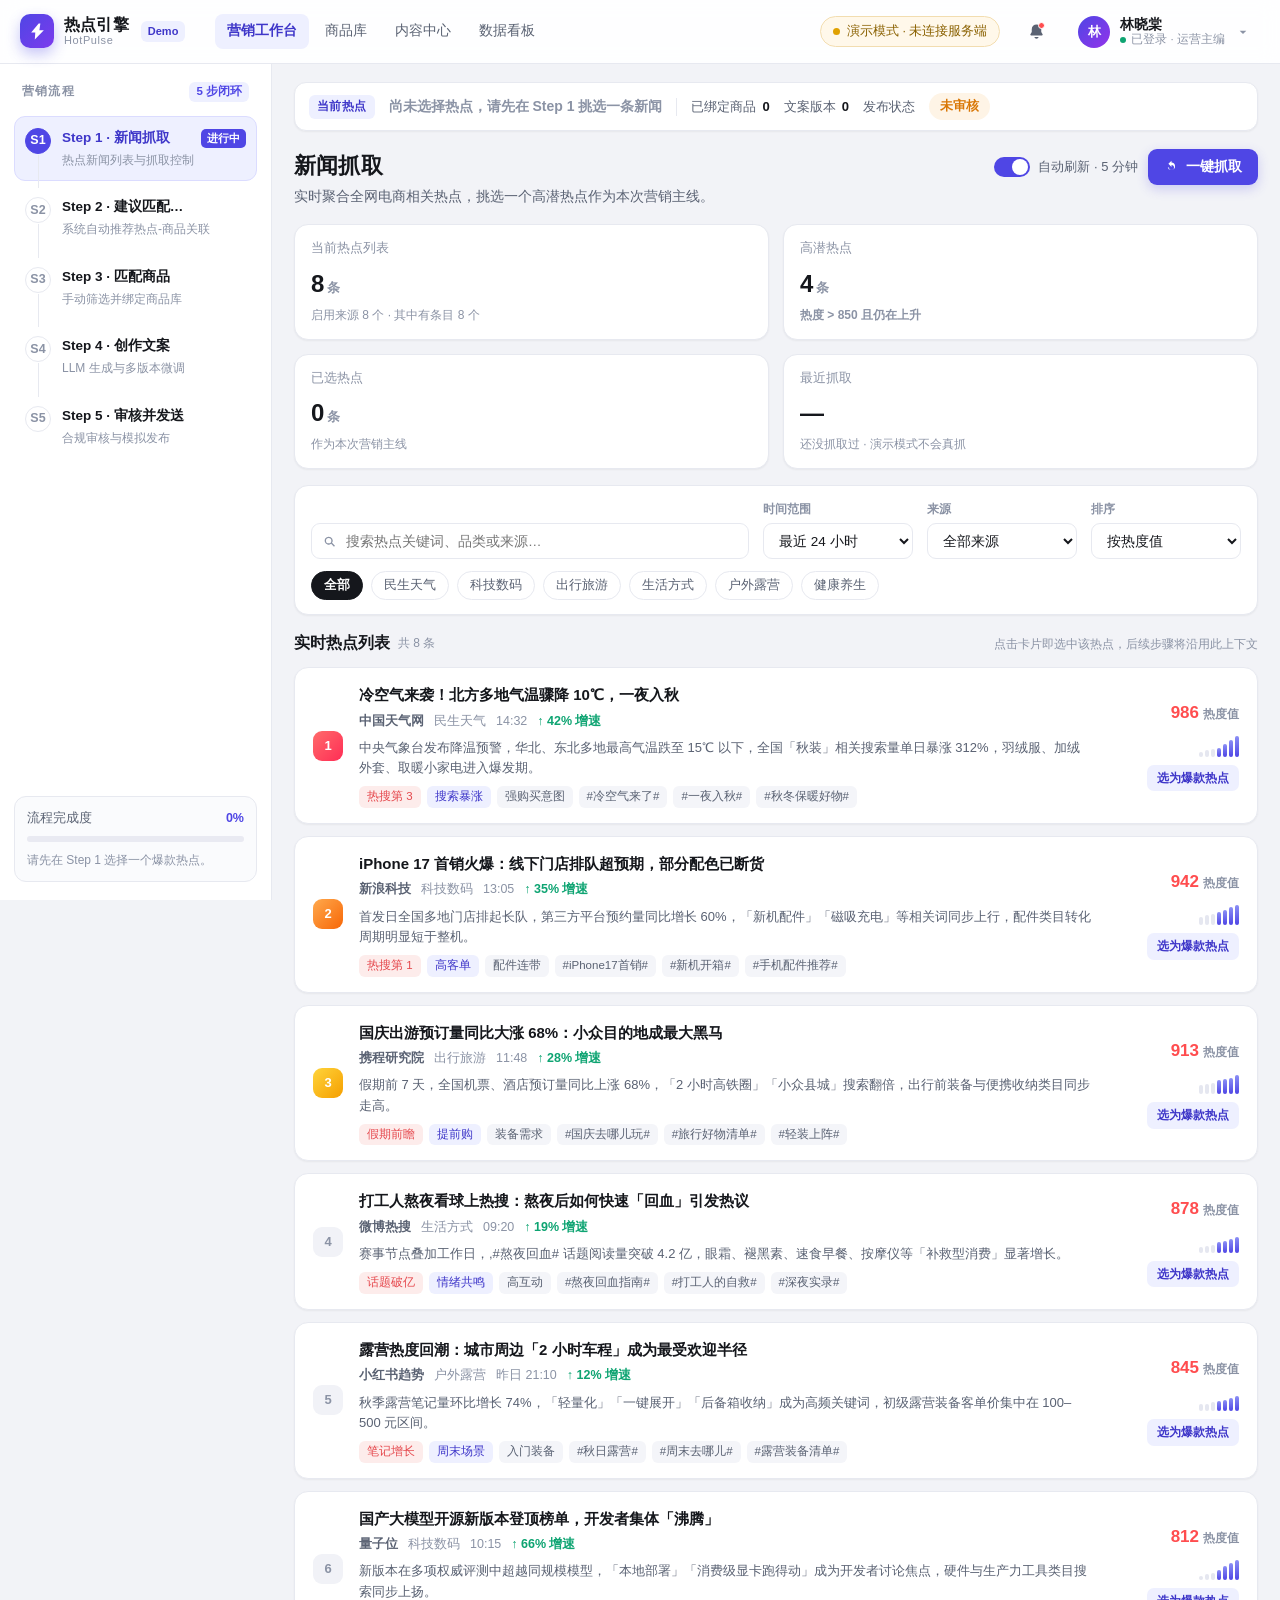
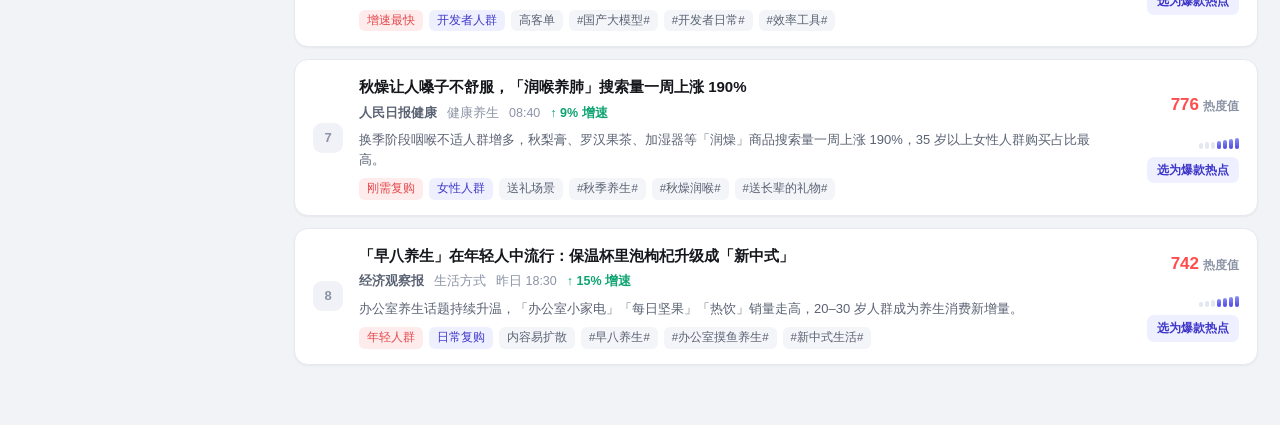
==== index.html @ 587601bf "HotPulse 热点营销工作台：5 步闭环 + 配置后台 + 评测与自动返工 + 部署 工作台：新闻抓取 → 热点商品匹配 → 多版本文案创作 → 审核发布 配置后台：提示词与模板、创作风格与语调、" ====
<!DOCTYPE html>
<html lang="zh-CN">
<head>
<meta charset="UTF-8" />
<meta name="viewport" content="width=device-width, initial-scale=1" />
<title>热点引擎 HotPulse · 电商媒体热点营销工作台</title>
<link rel="stylesheet" href="assets/css/styles.css" />
</head>
<body>

<!-- ============ 顶部导航栏 ============ -->
<header class="topbar">
  <div class="topbar-left">
    <div class="logo">
      <span class="logo-mark">
        <svg viewBox="0 0 24 24" aria-hidden="true"><path d="M13.5 2 4 13.2h5.2L8.6 22 20 10.4h-5.6L15.6 2z"/></svg>
      </span>
      <span class="logo-text">
        <strong>热点引擎</strong>
        <em>HotPulse</em>
      </span>
      <span class="tag-demo">Demo</span>
    </div>
    <nav class="top-nav">
      <a class="active" href="javascript:void(0)">营销工作台</a>
      <a href="javascript:void(0)">商品库</a>
      <a href="javascript:void(0)">内容中心</a>
      <a href="javascript:void(0)">数据看板</a>
    </nav>
  </div>

  <div class="topbar-right">
    <div class="env-pill" id="envPill" title="正在检测本地服务端…">
      <span class="pulse-dot"></span>检查服务状态…
    </div>
    <button class="icon-btn" id="bellBtn" title="消息通知">
      <svg viewBox="0 0 24 24" aria-hidden="true"><path d="M12 3a6 6 0 0 0-6 6v3.6L4.5 15.3A1 1 0 0 0 5.4 17h13.2a1 1 0 0 0 .9-1.7L18 12.6V9a6 6 0 0 0-6-6Zm0 18a3 3 0 0 0 2.8-2H9.2A3 3 0 0 0 12 21Z"/></svg>
      <span class="dot"></span>
    </button>

    <div class="user-wrap" id="userWrap">
      <button class="user" id="userBtn" aria-haspopup="true" aria-expanded="false">
        <span class="avatar">林</span>
        <span class="user-meta">
          <b>林晓棠</b>
          <i><span class="online-dot"></span>已登录 · 运营主编</i>
        </span>
        <svg class="chev" viewBox="0 0 24 24" aria-hidden="true"><path d="M7 10l5 5 5-5z"/></svg>
      </button>
      <div class="user-menu" id="userMenu" hidden>
        <div class="user-menu-head">
          <span class="avatar lg">林</span>
          <div>
            <b>林晓棠</b>
            <i>linxiaotang@shopmedia.cn</i>
          </div>
        </div>
        <button type="button">账号信息</button>
        <button type="button">团队与权限</button>
        <button type="button">接口配置（LLM / Coze）</button>
        <button type="button" class="danger">退出登录</button>
      </div>
    </div>
  </div>
</header>

<div class="layout">
  <!-- ============ 左侧流程导航 ============ -->
  <aside class="sidebar">
    <div class="sidebar-head">
      <span>营销流程</span>
      <em>5 步闭环</em>
    </div>
    <ol class="step-nav" id="stepNav"></ol>

    <div class="sidebar-foot">
      <div class="progress-head">
        <span>流程完成度</span><b id="flowPercent">0%</b>
      </div>
      <div class="progress-track"><span id="flowBar" style="width:0%"></span></div>
      <p class="sidebar-tip" id="flowTip">请先在 Step 1 选择一个爆款热点。</p>
    </div>
  </aside>

  <!-- ============ 右侧核心工作区 ============ -->
  <main class="workspace">
    <!-- 全局上下文条：保证 5 步之间数据上下文连贯 -->
    <div class="context-bar" id="contextBar"></div>

    <!-- ---------- Step 1 新闻抓取 ---------- -->
    <section class="view" id="view-1">
      <div class="view-head">
        <div>
          <h1>新闻抓取</h1>
          <p class="sub">实时聚合全网电商相关热点，挑选一个高潜热点作为本次营销主线。</p>
        </div>
        <div class="head-actions">
          <label class="switch">
            <input type="checkbox" id="autoRefresh" checked />
            <span class="track"></span>
            <span class="switch-label">自动刷新 · 5 分钟</span>
          </label>
          <button class="btn primary" id="fetchBtn">
            <svg class="ic" viewBox="0 0 24 24" aria-hidden="true"><path d="M12 4V1L7 6l5 5V8a4 4 0 1 1-4 4H6a6 6 0 1 0 6-8Z"/></svg>
            一键抓取
          </button>
        </div>
      </div>

      <div class="stat-row" id="newsStats"></div>

      <div class="card filter-card">
        <div class="filter-row">
          <div class="field search">
            <svg class="ic" viewBox="0 0 24 24" aria-hidden="true"><path d="M10 4a6 6 0 1 0 3.7 10.7l4.3 4.3 1.4-1.4-4.3-4.3A6 6 0 0 0 10 4Zm0 2a4 4 0 1 1 0 8 4 4 0 0 1 0-8Z"/></svg>
            <input id="newsKeyword" type="text" placeholder="搜索热点关键词、品类或来源…" />
          </div>
          <div class="field">
            <label>时间范围</label>
            <select id="newsTime">
              <option value="all">最近 24 小时</option>
              <option value="6">最近 6 小时</option>
              <option value="1">最近 1 小时</option>
            </select>
          </div>
          <div class="field">
            <label>来源</label>
            <select id="newsSource">
              <option value="all">全部来源</option>
            </select>
          </div>
          <div class="field">
            <label>排序</label>
            <select id="newsSort">
              <option value="heat">按热度值</option>
              <option value="growth">按增速</option>
              <option value="time">按时间</option>
            </select>
          </div>
        </div>
        <div class="chip-row" id="newsCats"></div>
      </div>

      <div class="list-head">
        <h2>实时热点列表 <em id="newsCount"></em></h2>
        <span class="hint">点击卡片即选中该热点，后续步骤将沿用此上下文</span>
      </div>
      <div class="news-list" id="newsList"></div>
    </section>

    <!-- ---------- Step 2 建议匹配商品 ---------- -->
    <section class="view" id="view-2" hidden>
      <div class="view-head">
        <div>
          <h1>建议匹配商品</h1>
          <p class="sub">系统基于「热点语义 + 商品标签 + 近期转化数据」自动推荐关联商品。</p>
        </div>
        <div class="head-actions">
          <button class="btn ghost" id="rematchBtn">
            <svg class="ic" viewBox="0 0 24 24" aria-hidden="true"><path d="M12 4V1L7 6l5 5V8a4 4 0 1 1-4 4H6a6 6 0 1 0 6-8Z"/></svg>
            重新匹配
          </button>
          <button class="btn primary" data-goto="3">下一步：匹配商品</button>
        </div>
      </div>

      <div class="card hot-brief" id="hotBrief"></div>

      <div class="match-toolbar">
        <div class="match-summary" id="matchSummary"></div>
        <div class="seg" id="matchSortSeg">
          <button class="active" data-sort="score">匹配度</button>
          <button data-sort="gmv">带货潜力</button>
          <button data-sort="price">价格</button>
        </div>
      </div>

      <div class="product-grid" id="matchGrid"></div>
      <div class="sticky-actions">
        <span class="picked" id="pickedHint2">已选 0 件商品</span>
        <button class="btn ghost" data-goto="1">返回热点</button>
        <button class="btn primary" data-goto="3">进入深度匹配</button>
      </div>
    </section>

    <!-- ---------- Step 3 匹配商品 ---------- -->
    <section class="view" id="view-3" hidden>
      <div class="view-head">
        <div>
          <h1>匹配商品</h1>
          <p class="sub">从商品库中手动 / 深度筛选，绑定本次热点营销的商品组合。</p>
        </div>
        <div class="head-actions">
          <button class="btn ghost" id="resetFilter">重置筛选</button>
          <button class="btn primary" data-goto="4">下一步：创作文案</button>
        </div>
      </div>

      <div class="split">
        <div class="split-main">
          <div class="card filter-card">
            <div class="filter-row">
              <div class="field search">
                <svg class="ic" viewBox="0 0 24 24" aria-hidden="true"><path d="M10 4a6 6 0 1 0 3.7 10.7l4.3 4.3 1.4-1.4-4.3-4.3A6 6 0 0 0 10 4Zm0 2a4 4 0 1 1 0 8 4 4 0 0 1 0-8Z"/></svg>
                <input id="libKeyword" type="text" placeholder="搜索商品名称 / 品牌 / SKU…" />
              </div>
              <div class="field">
                <label>价格区间</label>
                <div class="range-inputs">
                  <input id="priceMin" type="number" placeholder="0" />
                  <span>—</span>
                  <input id="priceMax" type="number" placeholder="3000" />
                </div>
              </div>
              <div class="field">
                <label>最低评分</label>
                <select id="libRating">
                  <option value="0">不限</option>
                  <option value="4.5">4.5 分以上</option>
                  <option value="4.8">4.8 分以上</option>
                </select>
              </div>
              <div class="field">
                <label>排序</label>
                <select id="libSort">
                  <option value="match">综合匹配度</option>
                  <option value="sales">近 30 天销量</option>
                  <option value="conversion">转化率</option>
                  <option value="stock">库存</option>
                </select>
              </div>
            </div>
            <label class="checkline">
              <input type="checkbox" id="onlyStock" />
              <span>仅显示库存充足（&gt; 500 件）且近 30 天有动销的商品</span>
            </label>
            <div class="chip-row" id="libCats"></div>
          </div>

          <div class="table-card">
            <div class="table-wrap">
              <table class="table" id="libTable">
                <thead>
                  <tr>
                    <th class="col-check"><input type="checkbox" id="checkAll" /></th>
                    <th>商品</th>
                    <th>类目</th>
                    <th class="num">价格</th>
                    <th class="num">匹配度</th>
                    <th class="num">近30天销量</th>
                    <th class="num">库存</th>
                    <th class="num">评分</th>
                    <th class="col-act">操作</th>
                  </tr>
                </thead>
                <tbody id="libBody"></tbody>
              </table>
            </div>
            <div class="empty" id="libEmpty" hidden>没有符合条件的商品，试着放宽筛选条件。</div>
          </div>
        </div>

        <aside class="split-side">
          <div class="card side-card">
            <div class="side-head">
              <h3>已绑定商品库</h3>
              <span class="count-badge" id="bindCount">0</span>
            </div>
            <div class="bind-list" id="bindList"></div>
            <p class="side-note">建议绑定 1–3 件商品：1 件主推 + 1–2 件凑单/加购，微博文案转化效果最佳。</p>
          </div>
        </aside>
      </div>
    </section>

    <!-- ---------- Step 4 创作文案 ---------- -->
    <section class="view" id="view-4" hidden>
      <div class="view-head">
        <div>
          <h1>创作文案</h1>
          <p class="sub">LLM 结合「热点语境 + 商品卖点」生成微博风格文案，支持多版本微调。</p>
        </div>
        <div class="head-actions">
          <button class="btn ghost" id="regenerateAll">重新生成全部</button>
          <button class="btn primary" data-goto="5">下一步：审核并发送</button>
        </div>
      </div>

      <div class="split">
        <div class="split-side left">
          <div class="card side-card">
            <div class="side-head"><h3>生成参数</h3></div>
            <div class="param-block">
              <label class="param-label">主打语调 <em>来自后台的语调预设</em></label>
              <select class="text-input" id="tonePick"></select>
            </div>
            <div class="param-block">
              <label class="param-label">创作风格 <em id="styleHint">每个风格产出一个候选版本</em></label>
              <div class="style-grid" id="styleGrid">
                <div class="empty-mini" style="grid-column:1/-1">正在读取后台的创作风格…</div>
              </div>
            </div>
            <div class="param-block">
              <label class="param-label">Emoji 强度 <em id="emojiVal">适中</em></label>
              <input type="range" id="emojiRange" min="0" max="2" step="1" value="1" />
            </div>
            <div class="param-block">
              <label class="param-label">话题标签 <em>建议引用热点同款话题</em></label>
              <div class="tag-picks" id="tagPicks"></div>
              <input class="text-input" id="customTag" type="text" placeholder="自定义话题，回车添加，如 #秋天第一件外套#" />
            </div>
            <div class="param-block">
              <label class="param-label">卖点侧重</label>
              <div class="point-picks" id="pointPicks"></div>
            </div>
            <div class="param-block">
              <label class="param-label">附加要求（可选）</label>
              <textarea id="extraPrompt" class="text-area" rows="3" placeholder="例如：面向 25–35 岁女性，语气轻松，突出「当晚发货」…"></textarea>
            </div>
            <div class="param-block">
              <label class="param-label">模型 <em id="quickModelHint">与后台共用同一份配置</em></label>
              <div class="quick-model">
                <select class="text-input" id="quickMode"></select>
                <input class="text-input" id="quickModel" placeholder="模型名，如 gpt-4o-mini" />
                <div class="quick-temp">
                  <span>温度</span>
                  <input class="text-input" id="quickTemp" type="number" step="0.05" min="0" max="2" />
                  <em id="quickTempTip">创作 0.7–1.0</em>
                </div>
              </div>
              <a class="quick-link" href="admin.html#/model" target="_blank" rel="noopener">去后台详细配置（服务商 / 密钥 / 测试连接）→</a>
            </div>
            <div class="param-block">
              <label class="param-label">质量校验与自动返工 <em>与后台评测设置共用配置</em></label>
              <label class="checkline" style="margin-top:0">
                <input type="checkbox" id="autoRework" checked />
                <span>生成后自动返工（校验没过就按清单改一版）</span>
              </label>
              <div class="quick-temp" style="margin-top:8px">
                <span>最多</span>
                <input class="text-input" id="reworkRounds" type="number" min="0" max="4" style="width:76px" />
                <em>轮</em>
              </div>
              <div class="help" style="margin-top:6px">关掉后只做校验、不自动改；每个版本仍可单独点「一键修正」。</div>
              <label class="checkline" style="margin-top:8px">
                <input type="checkbox" id="autoReview" />
                <span>生成后同时跑模型评审（四维打分 + 点评，会更慢一些）</span>
              </label>
              <div class="quick-temp" style="margin-top:8px">
                <span>权重</span>
                <em>机器</em>
                <input class="text-input" id="wMachine" type="number" min="0" max="1" step="0.05" style="width:76px" />
                <em>＋ 评审</em>
                <input class="text-input" id="wReview" type="number" min="0" max="1" step="0.05" style="width:76px" />
              </div>
              <div class="help" style="margin-top:6px">两项自动归一化（例如 0.8 ＋ 0.2）。不启用模型评审时，综合分就等于机器校验分。</div>
            </div>
            <button class="btn primary block" id="generateBtn">
              <svg class="ic" viewBox="0 0 24 24" aria-hidden="true"><path d="M12 2 9.6 8.4 3 11l6.6 2.6L12 20l2.4-6.4L21 11l-6.6-2.6z"/></svg>
              生成文案
            </button>
            <p class="api-note">接口预留：<code>POST /api/llm/generate</code> · 可替换为 Coze 工作流</p>
          </div>
        </div>

        <div class="split-main">
          <div class="gen-state" id="genState"></div>
          <div class="version-list" id="versionList"></div>
        </div>
      </div>
    </section>

    <!-- ---------- Step 5 审核并发送 ---------- -->
    <section class="view" id="view-5" hidden>
      <div class="view-head">
        <div>
          <h1>审核并发送</h1>
          <p class="sub">确认微博卡片效果、完成合规审核，一键模拟发布。</p>
        </div>
        <div class="head-actions">
          <button class="btn ghost" data-goto="4">返回修改文案</button>
          <button class="btn primary" id="publishBtn">一键发送</button>
        </div>
      </div>

      <div class="split">
        <div class="split-main">
          <div class="card">
            <div class="card-head">
              <h3>微博效果预览</h3>
              <div class="review-state" id="reviewState"></div>
            </div>
            <div class="weibo-card" id="weiboCard"></div>
          </div>

          <div class="card">
            <div class="card-head"><h3>发布记录</h3><span class="hint">模拟数据</span></div>
            <ul class="timeline" id="timeline"></ul>
          </div>
        </div>

        <aside class="split-side">
          <div class="card side-card">
            <div class="side-head"><h3>合规审核</h3><span class="count-badge" id="riskBadge">—</span></div>
            <ul class="check-list" id="checkList"></ul>
            <div class="audit-actions">
              <button class="btn ghost block" id="autoFixBtn" hidden>一键优化风险表述</button>
              <button class="btn primary block" id="approveBtn">通过审核</button>
            </div>
          </div>

          <div class="card side-card">
            <div class="side-head"><h3>发布配置</h3></div>
            <div class="param-block">
              <label class="param-label">发布账号</label>
              <select class="text-input" id="publishAccount">
                <option>潮流好物研究所（主号 · 认证）</option>
                <option>省钱小分队（矩阵号）</option>
                <option>新品雷达站（矩阵号）</option>
              </select>
            </div>
            <div class="param-block">
              <label class="param-label">发布时间</label>
              <select class="text-input" id="publishTime">
                <option>立即发布</option>
                <option>今日 20:00（流量高峰）</option>
                <option>明日 12:00</option>
              </select>
            </div>
            <label class="checkline">
              <input type="checkbox" id="withLink" checked />
              <span>附带商品橱窗链接（模拟）</span>
            </label>
          </div>
        </aside>
      </div>
    </section>
  </main>
</div>

<!-- 全局提示 & 弹窗 -->
<div class="toast-wrap" id="toastWrap"></div>
<div class="modal-mask" id="modalMask" hidden>
  <div class="modal" role="dialog" aria-modal="true">
    <h3 id="modalTitle">确认发布</h3>
    <p id="modalText"></p>
    <div class="modal-actions">
      <button class="btn ghost" id="modalCancel">取消</button>
      <button class="btn primary" id="modalOk">确认发送</button>
    </div>
  </div>
</div>

<script src="assets/js/data.js"></script>
<script src="assets/js/core/config.js"></script>
<script src="assets/js/core/products.js"></script>
<script src="assets/js/core/prompt.js"></script>
<script src="assets/js/core/llm.js"></script>
<script src="assets/js/core/eval.js"></script>
<script src="assets/js/app.js"></script>
</body>
</html>
---- assets/css/styles.css ----
/* =========================================================
   HotPulse 电商媒体热点营销工作台 · 视觉系统
   现代 SaaS 极简：中性灰底 + 高对比品牌紫蓝
   ========================================================= */

:root{
  --bg:#f2f3f7;
  --panel:#ffffff;
  --panel-2:#fafbfd;
  --ink:#15171c;
  --ink-2:#5a6273;
  --ink-3:#8b93a5;
  --line:#e7e9f0;
  --line-2:#eef0f6;
  --brand:#4f46e5;
  --brand-2:#7c3aed;
  --brand-soft:#eef0ff;
  --brand-ink:#3f37c9;
  --ok:#0ea472;
  --ok-soft:#e7f7f1;
  --warn:#d97706;
  --warn-soft:#fef4e6;
  --danger:#e5484d;
  --danger-soft:#fdeceb;
  --hot:#ff4d4f;
  --radius:14px;
  --radius-s:10px;
  --shadow-s:0 1px 2px rgba(21,23,28,.05);
  --shadow-m:0 6px 20px rgba(21,23,28,.07);
  --shadow-l:0 24px 60px rgba(21,23,28,.16);
  --topbar-h:64px;
  --side-w:272px;
  --font:-apple-system,BlinkMacSystemFont,"Segoe UI","PingFang SC","Hiragino Sans GB","Microsoft YaHei",sans-serif;
}

*{box-sizing:border-box}
[hidden]{display:none !important}
html,body{height:100%}
body{
  margin:0;font-family:var(--font);background:var(--bg);color:var(--ink);
  font-size:14px;line-height:1.55;-webkit-font-smoothing:antialiased;
}
h1,h2,h3,h4,p,ul,ol{margin:0}
ul,ol{list-style:none;padding:0}
button,input,select,textarea{font-family:inherit;font-size:inherit;color:inherit}
button{cursor:pointer;border:0;background:none}
a{color:inherit;text-decoration:none}
svg{fill:currentColor}
code{background:#f1f2f7;padding:1px 5px;border-radius:5px;font-size:12px}
::-webkit-scrollbar{width:10px;height:10px}
::-webkit-scrollbar-thumb{background:#d7dae4;border-radius:8px;border:3px solid transparent;background-clip:content-box}
::-webkit-scrollbar-thumb:hover{background:#c2c7d4;background-clip:content-box}
::-webkit-scrollbar-track{background:transparent}

/* ---------------- 顶部导航 ---------------- */
.topbar{
  position:sticky;top:0;z-index:60;height:var(--topbar-h);
  display:flex;align-items:center;justify-content:space-between;
  padding:0 20px;background:rgba(255,255,255,.92);backdrop-filter:blur(10px);
  border-bottom:1px solid var(--line);
}
.topbar-left,.topbar-right{display:flex;align-items:center;gap:18px}
.logo{display:flex;align-items:center;gap:10px}
.logo-mark{
  width:34px;height:34px;border-radius:10px;display:grid;place-items:center;color:#fff;
  background:linear-gradient(135deg,var(--brand),var(--brand-2));
  box-shadow:0 6px 14px rgba(79,70,229,.32);
}
.logo-mark svg{width:19px;height:19px}
.logo-text{display:flex;flex-direction:column;line-height:1.15}
.logo-text strong{font-size:16px;letter-spacing:.2px}
.logo-text em{font-style:normal;font-size:11px;color:var(--ink-3);letter-spacing:.6px}
.tag-demo{
  margin-left:2px;font-size:11px;font-weight:600;color:var(--brand-ink);
  background:var(--brand-soft);border-radius:6px;padding:2px 7px;
}
.top-nav{display:flex;gap:4px;margin-left:12px}
.top-nav a{
  padding:7px 12px;border-radius:8px;color:var(--ink-2);font-size:13.5px;
}
.top-nav a:hover{background:#f4f5f9;color:var(--ink)}
.top-nav a.active{background:var(--brand-soft);color:var(--brand-ink);font-weight:600}

.env-pill{
  display:flex;align-items:center;gap:7px;font-size:12.5px;color:var(--ink-2);
  background:#f5f6fa;border:1px solid var(--line);border-radius:999px;padding:5px 12px;
}
/* 演示模式（没有本地服务端）：状态灯不再装成"在线" */
.env-pill.warn{background:#fff8ea;border-color:#f2ddb0;color:#8a6100}
.env-pill.warn .pulse-dot{background:#e0a100;box-shadow:none;animation:none}
.pulse-dot{width:7px;height:7px;border-radius:50%;background:var(--ok);box-shadow:0 0 0 0 rgba(14,164,114,.5);animation:pulse 2s infinite}
@keyframes pulse{
  0%{box-shadow:0 0 0 0 rgba(14,164,114,.45)}
  70%{box-shadow:0 0 0 7px rgba(14,164,114,0)}
  100%{box-shadow:0 0 0 0 rgba(14,164,114,0)}
}
.icon-btn{
  position:relative;width:36px;height:36px;border-radius:10px;display:grid;place-items:center;
  color:var(--ink-2);border:1px solid transparent;
}
.icon-btn:hover{background:#f4f5f9;color:var(--ink);border-color:var(--line)}
.icon-btn svg{width:19px;height:19px}
.icon-btn .dot{
  position:absolute;top:7px;right:8px;width:7px;height:7px;border-radius:50%;
  background:var(--hot);border:1.5px solid #fff;
}
.user-wrap{position:relative}
.user{
  display:flex;align-items:center;gap:10px;padding:5px 8px 5px 5px;border-radius:12px;
  border:1px solid transparent;
}
.user:hover{background:#f5f6fa;border-color:var(--line)}
.avatar{
  width:32px;height:32px;border-radius:50%;display:grid;place-items:center;flex:0 0 auto;
  color:#fff;font-size:13px;font-weight:600;
  background:linear-gradient(135deg,#4f46e5,#9333ea);
}
.avatar.lg{width:40px;height:40px;font-size:15px}
.user-meta{display:flex;flex-direction:column;line-height:1.2;text-align:left}
.user-meta b{font-size:13.5px}
.user-meta i{font-style:normal;font-size:11.5px;color:var(--ink-3);display:flex;align-items:center;gap:5px}
.online-dot{width:6px;height:6px;border-radius:50%;background:var(--ok);display:inline-block}
.chev{width:16px;height:16px;color:var(--ink-3)}
.user-menu{
  position:absolute;right:0;top:calc(100% + 8px);width:250px;background:#fff;
  border:1px solid var(--line);border-radius:12px;box-shadow:var(--shadow-l);padding:8px;z-index:80;
}
.user-menu-head{display:flex;gap:10px;align-items:center;padding:8px 8px 12px;border-bottom:1px solid var(--line-2);margin-bottom:6px}
.user-menu-head b{display:block;font-size:13.5px}
.user-menu-head i{font-style:normal;font-size:12px;color:var(--ink-3)}
.user-menu button{
  display:block;width:100%;text-align:left;padding:9px 10px;border-radius:8px;
  color:var(--ink-2);font-size:13.5px;
}
.user-menu button:hover{background:#f5f6fa;color:var(--ink)}
.user-menu button.danger{color:var(--danger)}
.user-menu button.danger:hover{background:var(--danger-soft)}

/* ---------------- 主布局 ---------------- */
.layout{display:grid;grid-template-columns:var(--side-w) 1fr;align-items:start}

.sidebar{
  position:sticky;top:var(--topbar-h);height:calc(100vh - var(--topbar-h));
  background:#fff;border-right:1px solid var(--line);padding:18px 14px;
  display:flex;flex-direction:column;gap:14px;
}
.sidebar-head{display:flex;align-items:baseline;justify-content:space-between;padding:0 8px}
.sidebar-head span{font-size:12px;font-weight:700;letter-spacing:1.2px;color:var(--ink-3);text-transform:uppercase}
.sidebar-head em{font-style:normal;font-size:11.5px;color:var(--brand);font-weight:600;background:var(--brand-soft);padding:1px 7px;border-radius:6px}
.step-nav{flex:1;display:flex;flex-direction:column;gap:4px;position:relative}
.step-item{
  position:relative;display:flex;gap:11px;padding:11px 10px;border-radius:11px;cursor:pointer;
  border:1px solid transparent;transition:.16s;
}
.step-item:hover{background:#f7f8fc}
.step-item.active{background:var(--brand-soft);border-color:#dbdcff}
.step-item.active .step-title{color:var(--brand-ink)}
.step-item.done .step-index{background:var(--ok);color:#fff;border-color:var(--ok)}
.step-index{
  width:26px;height:26px;flex:0 0 auto;border-radius:50%;display:grid;place-items:center;
  font-size:12.5px;font-weight:700;color:var(--ink-3);background:#fff;border:1.5px solid var(--line);z-index:1;
}
.step-item.active .step-index{background:var(--brand);border-color:var(--brand);color:#fff}
.step-body{min-width:0;flex:1}
.step-title{font-size:13.5px;font-weight:600;display:block;padding-right:50px;overflow:hidden;text-overflow:ellipsis;white-space:nowrap}
.step-desc{font-size:12px;color:var(--ink-3);margin-top:2px;overflow:hidden;text-overflow:ellipsis;white-space:nowrap}
.step-state{font-size:11px;font-weight:600;padding:1px 6px;border-radius:5px;background:#f1f2f7;color:var(--ink-3)}
.step-state.done{background:var(--ok-soft);color:var(--ok)}
.step-state.cur{background:var(--brand);color:#fff}
.step-item .step-state{position:absolute;right:10px;top:12px}
.step-item::after{
  content:"";position:absolute;left:22.5px;top:38px;bottom:-8px;width:1.5px;background:var(--line);
}
.step-item:last-child::after{display:none}

.sidebar-foot{background:var(--panel-2);border:1px solid var(--line);border-radius:12px;padding:12px}
.progress-head{display:flex;justify-content:space-between;font-size:12.5px;color:var(--ink-2);margin-bottom:8px}
.progress-head b{color:var(--brand)}
.progress-track{height:6px;background:#e9eaf2;border-radius:999px;overflow:hidden}
.progress-track span{display:block;height:100%;border-radius:999px;background:linear-gradient(90deg,var(--brand),var(--brand-2));transition:width .4s ease}
.sidebar-tip{font-size:12px;color:var(--ink-3);margin-top:9px;line-height:1.5}

/* ---------------- 工作区 ---------------- */
.workspace{padding:18px 22px 60px;min-width:0}
.context-bar{
  display:flex;align-items:center;gap:14px;flex-wrap:wrap;
  background:#fff;border:1px solid var(--line);border-radius:12px;padding:10px 14px;margin-bottom:18px;
  box-shadow:var(--shadow-s);
}
.ctx-label{
  font-size:11.5px;font-weight:700;color:var(--brand-ink);background:var(--brand-soft);
  padding:3px 8px;border-radius:6px;letter-spacing:.4px;
}
.ctx-title{font-weight:600;max-width:420px;overflow:hidden;text-overflow:ellipsis;white-space:nowrap}
.ctx-sep{width:1px;height:18px;background:var(--line)}
.ctx-item{display:flex;align-items:center;gap:6px;font-size:13px;color:var(--ink-2)}
.ctx-item b{color:var(--ink);font-weight:600}
.ctx-empty{color:var(--ink-3)}

.view{animation:fadeUp .22s ease}
@keyframes fadeUp{from{opacity:0;transform:translateY(6px)}to{opacity:1;transform:none}}
.view-head{display:flex;align-items:flex-start;justify-content:space-between;gap:16px;margin-bottom:16px;flex-wrap:wrap}
.view-head h1{font-size:22px;letter-spacing:.2px}
.view-head .sub{color:var(--ink-2);font-size:13.5px;margin-top:4px}
.head-actions{display:flex;align-items:center;gap:10px;flex-wrap:wrap}

/* ---------------- 通用组件 ---------------- */
.card{background:#fff;border:1px solid var(--line);border-radius:var(--radius);box-shadow:var(--shadow-s)}
.card-head{display:flex;align-items:center;justify-content:space-between;padding:14px 18px;border-bottom:1px solid var(--line-2)}
.card-head h3{font-size:15px}
.hint{font-size:12px;color:var(--ink-3)}
.btn{
  display:inline-flex;align-items:center;justify-content:center;gap:7px;
  padding:8px 15px;border-radius:9px;font-size:13.5px;font-weight:600;
  border:1px solid transparent;transition:.16s;white-space:nowrap;
}
.btn .ic{width:15px;height:15px}
.btn.primary{background:var(--brand);color:#fff;box-shadow:0 4px 12px rgba(79,70,229,.24)}
.btn.primary:hover{background:var(--brand-ink);box-shadow:0 6px 16px rgba(79,70,229,.3)}
.btn.ghost{background:#fff;border-color:var(--line);color:var(--ink-2)}
.btn.ghost:hover{border-color:#c9cdda;color:var(--ink);background:#fafbfd}
.btn.soft{background:var(--brand-soft);color:var(--brand-ink)}
.btn.soft:hover{background:#e3e6ff}
.btn.block{width:100%}
.btn.tiny{padding:5px 10px;font-size:12.5px;border-radius:7px}
.btn:disabled{opacity:.55;cursor:not-allowed;box-shadow:none}
.btn.primary:disabled:hover{background:var(--brand)}

.field{display:flex;flex-direction:column;gap:5px;min-width:0}
.field label{font-size:12px;color:var(--ink-3);font-weight:600}
.field input[type=text],.field input[type=number],.field select,
.text-input,.text-area{
  height:36px;border:1px solid var(--line);border-radius:9px;background:#fff;
  padding:0 11px;font-size:13.5px;outline:none;transition:.15s;width:100%;
}
.text-area{height:auto;padding:9px 11px;resize:vertical;line-height:1.6}
.field input:focus,.field select:focus,.text-input:focus,.text-area:focus{
  border-color:var(--brand);box-shadow:0 0 0 3px rgba(79,70,229,.12);
}
.field.search{position:relative;flex:1.6;justify-content:flex-end}
.field.search .ic{position:absolute;left:11px;bottom:9px;width:16px;height:16px;color:var(--ink-3)}
.field.search input{padding-left:34px}
.filter-card{padding:14px 16px;margin-bottom:16px}
.filter-row{display:flex;gap:14px;align-items:flex-end;flex-wrap:wrap}
.filter-row .field{min-width:150px}
.range-inputs{display:flex;align-items:center;gap:6px}
.range-inputs input{width:78px;height:36px;border:1px solid var(--line);border-radius:9px;padding:0 9px;outline:none}
.range-inputs span{color:var(--ink-3)}
.chip-row{display:flex;gap:8px;flex-wrap:wrap;margin-top:12px}
.chip{
  padding:5px 12px;border-radius:999px;border:1px solid var(--line);background:#fff;
  font-size:12.5px;color:var(--ink-2);transition:.15s;
}
.chip:hover{border-color:#c9cdda;color:var(--ink)}
.chip.active{background:var(--ink);border-color:var(--ink);color:#fff;font-weight:600}
.checkline{display:flex;align-items:center;gap:8px;font-size:13px;color:var(--ink-2);margin-top:12px}
.checkline input{width:15px;height:15px;accent-color:var(--brand)}
.switch{display:flex;align-items:center;gap:8px;font-size:13px;color:var(--ink-2);cursor:pointer;user-select:none}
.switch input{display:none}
.switch .track{width:36px;height:20px;border-radius:999px;background:#d8dbe6;position:relative;transition:.2s}
.switch .track::after{content:"";position:absolute;top:2px;left:2px;width:16px;height:16px;border-radius:50%;background:#fff;transition:.2s}
.switch input:checked + .track{background:var(--brand)}
.switch input:checked + .track::after{transform:translateX(16px)}

/* ---------------- 统计卡 ---------------- */
.stat-row{display:grid;grid-template-columns:repeat(4,1fr);gap:14px;margin-bottom:16px}
.stat-card{background:#fff;border:1px solid var(--line);border-radius:var(--radius);padding:14px 16px;box-shadow:var(--shadow-s)}
.stat-card .k{font-size:12.5px;color:var(--ink-3);display:flex;align-items:center;gap:6px}
.stat-card .v{font-size:24px;font-weight:700;margin-top:6px;letter-spacing:.4px}
.stat-card .v small{font-size:12.5px;font-weight:600;color:var(--ink-3);margin-left:2px}
.stat-card .d{font-size:12px;color:var(--ink-3);margin-top:4px;display:flex;align-items:center;gap:5px}
.trend-up{color:var(--ok);font-weight:600}
.trend-flat{color:var(--ink-3)}

/* ---------------- 新闻列表 ---------------- */
.list-head{display:flex;align-items:baseline;justify-content:space-between;margin-bottom:12px;gap:12px;flex-wrap:wrap}
.list-head h2{font-size:15.5px;display:flex;align-items:center;gap:8px}
.list-head h2 em{font-style:normal;font-size:12px;color:var(--ink-3);font-weight:500}
.news-list{display:flex;flex-direction:column;gap:12px}
.news-item{
  background:#fff;border:1px solid var(--line);border-radius:var(--radius);padding:15px 18px;
  display:grid;grid-template-columns:auto 1fr auto;gap:16px;align-items:center;
  cursor:pointer;transition:.16s;position:relative;box-shadow:var(--shadow-s);
}
.news-item:hover{border-color:#c9cdf5;box-shadow:var(--shadow-m);transform:translateY(-1px)}
.news-item.selected{border-color:var(--brand);background:linear-gradient(90deg,#f7f7ff,#fff 55%)}
.news-item.selected::before{content:"";position:absolute;left:0;top:16px;bottom:16px;width:3px;border-radius:0 3px 3px 0;background:var(--brand)}
.rank{
  width:30px;height:30px;border-radius:9px;display:grid;place-items:center;font-weight:700;font-size:13px;
  background:#f1f2f7;color:var(--ink-3);
}
.rank.top{background:linear-gradient(135deg,#ff6b6b,#ff2d55);color:#fff}
.rank.top2{background:linear-gradient(135deg,#ffa94d,#f76707);color:#fff}
.rank.top3{background:linear-gradient(135deg,#ffd43b,#f59f00);color:#fff}
.news-main{min-width:0}
.news-title{font-size:15px;font-weight:600;margin-bottom:5px}
.news-title mark{background:#fff3bf;color:inherit;padding:0 2px;border-radius:3px}
.news-meta{display:flex;align-items:center;gap:10px;flex-wrap:wrap;font-size:12.5px;color:var(--ink-3)}
.news-meta .src{color:var(--ink-2);font-weight:600}
.news-summary{font-size:13px;color:var(--ink-2);margin-top:7px;display:-webkit-box;-webkit-line-clamp:2;-webkit-box-orient:vertical;overflow:hidden}
.tagline{display:flex;gap:6px;flex-wrap:wrap;margin-top:8px}
.tag{font-size:11.5px;padding:2px 8px;border-radius:6px;background:#f4f5f9;color:var(--ink-2)}
.tag.hot{background:var(--danger-soft);color:var(--danger)}
.tag.brand{background:var(--brand-soft);color:var(--brand-ink)}
.tag.ok{background:var(--ok-soft);color:var(--ok)}
.news-right{display:flex;flex-direction:column;align-items:flex-end;gap:8px;min-width:132px}
.heat{display:flex;align-items:baseline;gap:4px;font-weight:700;color:var(--hot);font-size:17px}
.heat small{font-size:11.5px;color:var(--ink-3);font-weight:600}
.spark{display:flex;align-items:flex-end;gap:2px;height:22px}
.spark i{width:4px;background:#e5e7f0;border-radius:2px}
.spark i.on{background:linear-gradient(180deg,#8b8ff5,#4f46e5)}
.pick-badge{
  font-size:12px;font-weight:600;color:var(--brand-ink);background:var(--brand-soft);
  border-radius:7px;padding:4px 10px;display:flex;align-items:center;gap:5px;
}
.news-item.selected .pick-badge{background:var(--brand);color:#fff}

/* ---------------- Step2 热点简报 & 商品卡 ---------------- */
.hot-brief{display:grid;grid-template-columns:1.6fr 1fr;gap:20px;padding:16px 18px;margin-bottom:16px;background:linear-gradient(120deg,#fbfbff,#fff 60%)}
.hot-brief h3{font-size:16px;margin-bottom:8px}
.hot-brief .brief-tags{display:flex;gap:6px;flex-wrap:wrap;margin-top:10px}
.brief-side{border-left:1px dashed var(--line);padding-left:18px;display:flex;flex-direction:column;gap:10px;justify-content:center}
.brief-metric{display:flex;justify-content:space-between;font-size:13px;color:var(--ink-2)}
.brief-metric b{color:var(--ink)}
.match-toolbar{display:flex;align-items:center;justify-content:space-between;gap:12px;margin-bottom:12px;flex-wrap:wrap}
.match-summary{font-size:13px;color:var(--ink-2)}
.match-summary b{color:var(--brand-ink)}
.seg{display:flex;background:#eceef5;border-radius:9px;padding:3px;gap:2px}
.seg button{padding:5px 13px;border-radius:7px;font-size:12.5px;color:var(--ink-2);font-weight:600}
.seg button.active{background:#fff;color:var(--ink);box-shadow:var(--shadow-s)}

.product-grid{display:grid;grid-template-columns:repeat(auto-fill,minmax(288px,1fr));gap:14px}
.product-card{
  background:#fff;border:1px solid var(--line);border-radius:var(--radius);overflow:hidden;
  display:flex;flex-direction:column;transition:.18s;box-shadow:var(--shadow-s);
}
.product-card:hover{transform:translateY(-2px);box-shadow:var(--shadow-m);border-color:#d5d8f0}
.product-card.picked{border-color:var(--brand);box-shadow:0 0 0 2px rgba(79,70,229,.12)}
.thumb{
  height:132px;position:relative;display:grid;place-items:center;font-size:42px;
  background:linear-gradient(135deg,#eef0ff,#f7f4ff);
}
.thumb .sku{position:absolute;left:10px;top:10px;font-size:11px;color:var(--ink-3);background:rgba(255,255,255,.85);border-radius:6px;padding:2px 7px}
.thumb .cat-tag{
  position:absolute;left:10px;bottom:10px;font-size:11px;font-weight:600;color:var(--brand-ink);
  background:rgba(255,255,255,.9);border-radius:6px;padding:2px 7px;
}
.thumb .score{
  position:absolute;right:10px;top:10px;font-size:12px;font-weight:700;color:#fff;
  background:linear-gradient(135deg,var(--brand),var(--brand-2));border-radius:8px;padding:4px 9px;
  box-shadow:0 4px 12px rgba(79,70,229,.3);
}
.product-body{padding:13px 15px;display:flex;flex-direction:column;gap:9px;flex:1}
.product-name{font-size:14.5px;font-weight:600;line-height:1.45;display:-webkit-box;-webkit-line-clamp:2;-webkit-box-orient:vertical;overflow:hidden}
.price-row{display:flex;align-items:baseline;gap:8px}
.price{color:#e8383d;font-weight:700;font-size:19px}
.price small{font-size:12px;font-weight:600}
.price-old{color:var(--ink-3);text-decoration:line-through;font-size:12.5px}
.reason{
  font-size:12.5px;color:var(--ink-2);background:var(--panel-2);border:1px solid var(--line-2);
  border-radius:9px;padding:9px 11px;line-height:1.55;
}
.reason b{color:var(--brand-ink)}
.selling{display:flex;gap:6px;flex-wrap:wrap}
.selling span{font-size:11.5px;color:var(--ink-2);background:#f4f5f9;border-radius:6px;padding:3px 8px}
.product-stats{display:flex;gap:12px;font-size:12px;color:var(--ink-3);flex-wrap:wrap}
.product-stats b{color:var(--ink);font-weight:600}
.product-actions{display:flex;gap:8px;margin-top:auto}
.product-actions .btn{flex:1}

.sticky-actions{
  position:sticky;bottom:14px;margin-top:16px;display:flex;align-items:center;gap:12px;
  background:rgba(255,255,255,.94);backdrop-filter:blur(8px);border:1px solid var(--line);
  border-radius:12px;padding:10px 14px;box-shadow:var(--shadow-m);z-index:20;
}
.sticky-actions .picked{margin-right:auto;font-size:13px;color:var(--ink-2);font-weight:600}

/* ---------------- Step3 表格 & 侧栏 ---------------- */
.split{display:grid;grid-template-columns:minmax(0,1fr) 320px;gap:16px;align-items:start}
.split:has(.split-side.left){grid-template-columns:360px minmax(0,1fr)}
.split-main{min-width:0;display:flex;flex-direction:column;gap:16px}
.split-side{display:flex;flex-direction:column;gap:16px;position:sticky;top:calc(var(--topbar-h) + 18px)}
.table-card{background:#fff;border:1px solid var(--line);border-radius:var(--radius);overflow:hidden;box-shadow:var(--shadow-s)}
.table-wrap{overflow-x:auto}
.table{width:100%;border-collapse:collapse;font-size:13.5px;min-width:860px}
.table thead th{
  text-align:left;font-size:12px;color:var(--ink-3);font-weight:600;background:var(--panel-2);
  padding:11px 14px;border-bottom:1px solid var(--line);white-space:nowrap;
}
.table td{padding:12px 14px;border-bottom:1px solid var(--line-2);vertical-align:middle}
.table td:nth-child(3){white-space:nowrap;color:var(--ink-2)}
.table tbody tr:hover{background:#fafbff}
.table tbody tr.bound{background:#f7f7ff}
.table .num{text-align:right;font-variant-numeric:tabular-nums}
.table .col-check{width:44px}
.table .col-act{width:150px;text-align:right}
.table input[type=checkbox]{width:15px;height:15px;accent-color:var(--brand)}
.cell-product{display:flex;align-items:center;gap:10px;min-width:230px}
.mini-thumb{
  width:40px;height:40px;border-radius:9px;display:grid;place-items:center;font-size:20px;
  background:linear-gradient(135deg,#eef0ff,#f7f4ff);flex:0 0 auto;
}
.cell-product b{font-weight:600;display:block;line-height:1.4;font-size:13.5px}
.cell-product i{font-style:normal;font-size:11.5px;color:var(--ink-3)}
.score-bar{display:flex;align-items:center;gap:7px;justify-content:flex-end}
.score-bar .bar{width:46px;height:5px;border-radius:999px;background:#e9eaf2;overflow:hidden}
.score-bar .bar span{display:block;height:100%;background:linear-gradient(90deg,#8b8ff5,#4f46e5)}
.score-bar b{font-size:13px;color:var(--brand-ink);min-width:32px;text-align:right}
.stock-low{color:var(--warn);font-weight:600}
.stock-out{color:var(--danger);font-weight:600}
.empty{padding:40px;text-align:center;color:var(--ink-3);font-size:13.5px}
.side-card{padding:16px}
.side-head{display:flex;align-items:center;justify-content:space-between;margin-bottom:12px}
.side-head h3{font-size:14.5px}
.count-badge{font-size:12px;font-weight:700;color:var(--brand-ink);background:var(--brand-soft);border-radius:7px;padding:2px 9px}
.bind-list{display:flex;flex-direction:column;gap:10px;min-height:80px}
.bind-item{display:flex;gap:10px;align-items:center;border:1px solid var(--line);border-radius:11px;padding:10px;background:var(--panel-2)}
.bind-item.main{border-color:#d9dbff;background:#f7f7ff}
.bind-item .mini-thumb{width:36px;height:36px;font-size:18px}
.bind-body{min-width:0;flex:1}
.bind-body b{display:block;font-size:13px;font-weight:600;overflow:hidden;text-overflow:ellipsis;white-space:nowrap}
.bind-body i{font-style:normal;font-size:11.5px;color:var(--ink-3)}
.bind-tools{display:flex;flex-direction:column;gap:4px}
.bind-tools button{font-size:11.5px;color:var(--ink-3);padding:2px 6px;border-radius:6px}
.bind-tools button:hover{background:#eceef5;color:var(--ink)}
.side-note{font-size:12px;color:var(--ink-3);line-height:1.6;margin-top:12px;padding-top:12px;border-top:1px dashed var(--line)}
.empty-mini{font-size:12.5px;color:var(--ink-3);text-align:center;padding:18px 8px;border:1px dashed var(--line);border-radius:10px}

/* ---------------- Step4 生成文案 ---------------- */
.eval-row{
  display:flex;align-items:center;gap:8px;flex-wrap:wrap;margin-top:10px;padding-top:10px;
  border-top:1px dashed var(--line-2);
}
.score-badge{
  font-size:12.5px;font-weight:700;border-radius:999px;padding:3px 10px;
  font-variant-numeric:tabular-nums;
}
.score-badge.hi{background:var(--ok-soft);color:var(--ok)}
.score-badge.mid{background:var(--warn-soft);color:var(--warn)}
.score-badge.low{background:var(--danger-soft);color:var(--danger)}
.eval-detail{margin-top:10px;border:1px solid var(--line-2);border-radius:10px;padding:8px 12px;background:var(--panel-2)}
.eval-detail .check-item{background:#fff}
.mini-tag{font-size:11.5px;padding:2px 8px;border-radius:6px;background:#f4f5f9;color:var(--ink-2)}
.mini-tag.hard{background:var(--danger-soft);color:var(--danger)}
.mini-tag.ok{background:var(--ok-soft);color:var(--ok)}
.quick-model{display:flex;flex-direction:column;gap:8px}
.quick-model .text-input{height:34px}
.quick-temp{display:flex;align-items:center;gap:8px}
.quick-temp span{font-size:12.5px;color:var(--ink-3);flex:0 0 auto}
.quick-temp input{width:88px;flex:0 0 auto}
.quick-temp em{font-style:normal;font-size:11.5px;color:var(--ink-3)}
.quick-link{display:inline-block;margin-top:8px;font-size:12px;color:var(--brand-ink)}
.quick-link:hover{text-decoration:underline}
.param-block{margin-bottom:14px}
.param-label{display:flex;justify-content:space-between;align-items:baseline;font-size:12.5px;font-weight:600;color:var(--ink-2);margin-bottom:7px}
.param-label em{font-style:normal;font-size:11.5px;color:var(--ink-3);font-weight:500}
.style-grid{display:grid;grid-template-columns:1fr 1fr;gap:8px}
.style-card{
  text-align:left;border:1px solid var(--line);border-radius:10px;padding:9px 10px;background:#fff;transition:.15s;
}
.style-card b{display:block;font-size:13px}
.style-card i{font-style:normal;font-size:11px;color:var(--ink-3)}
.style-card:hover{border-color:#c9cdf5}
.style-card.active{border-color:var(--brand);background:var(--brand-soft);box-shadow:0 0 0 2px rgba(79,70,229,.1)}
.style-card.active b{color:var(--brand-ink)}
input[type=range]{width:100%;accent-color:var(--brand)}
.tag-picks{display:flex;flex-wrap:wrap;gap:6px;margin-bottom:8px}
.tag-pick{
  font-size:12px;padding:4px 10px;border-radius:999px;border:1px solid var(--line);
  color:var(--ink-2);background:#fff;transition:.15s;
}
.tag-pick.on{background:var(--brand-soft);border-color:#c9cdff;color:var(--brand-ink);font-weight:600}
.point-picks{display:flex;flex-direction:column;gap:6px}
.point-pick{display:flex;gap:8px;align-items:flex-start;font-size:12.5px;color:var(--ink-2);cursor:pointer}
.point-pick input{margin-top:2px;accent-color:var(--brand)}
.api-note{font-size:11.5px;color:var(--ink-3);text-align:center;margin-top:10px}

.version-list{display:flex;flex-direction:column;gap:14px}
.version-card{
  background:#fff;border:1px solid var(--line);border-radius:var(--radius);padding:15px 17px;box-shadow:var(--shadow-s);
  transition:.18s;
}
.version-card.active{border-color:var(--brand);box-shadow:0 0 0 2px rgba(79,70,229,.12),var(--shadow-m)}
.version-head{display:flex;align-items:center;justify-content:space-between;gap:10px;margin-bottom:10px;flex-wrap:wrap}
.version-head .vt{display:flex;align-items:center;gap:8px}
.version-head .vt strong{font-size:14px}
.version-body{font-size:14.5px;line-height:1.85;white-space:pre-wrap;word-break:break-word}
.version-body .hash{color:var(--brand-ink);font-weight:600}
.version-foot{display:flex;align-items:center;gap:8px;margin-top:12px;padding-top:11px;border-top:1px solid var(--line-2);flex-wrap:wrap}
.version-foot .meta{font-size:12px;color:var(--ink-3);margin-right:auto}
.tune-row{display:flex;gap:6px;flex-wrap:wrap;margin-top:10px}
.tune-row button{
  font-size:12px;padding:4px 10px;border-radius:7px;background:#f4f5f9;color:var(--ink-2);transition:.15s;
}
.tune-row button:hover{background:var(--brand-soft);color:var(--brand-ink)}
.gen-state{min-height:0}
.skeleton-wrap{background:#fff;border:1px solid var(--line);border-radius:var(--radius);padding:18px;box-shadow:var(--shadow-s)}
.progress-line{display:flex;align-items:center;gap:10px;font-size:13px;color:var(--ink-2);margin-bottom:14px}
.spinner{
  width:16px;height:16px;border-radius:50%;border:2px solid #dcdff0;border-top-color:var(--brand);
  animation:spin .7s linear infinite;flex:0 0 auto;
}
@keyframes spin{to{transform:rotate(360deg)}}
.skeleton{height:13px;border-radius:6px;background:linear-gradient(90deg,#eef0f6 25%,#f6f7fb 37%,#eef0f6 63%);background-size:400% 100%;animation:shine 1.3s ease-in-out infinite;margin-bottom:9px}
@keyframes shine{0%{background-position:100% 50%}100%{background-position:0 50%}}
.gen-progress{height:5px;background:#eceef5;border-radius:999px;overflow:hidden;margin-top:6px}
.gen-progress span{display:block;height:100%;width:0;background:linear-gradient(90deg,var(--brand),var(--brand-2));transition:width .3s linear}
.empty-state{
  padding:56px 24px;text-align:center;color:var(--ink-3);border:1px dashed var(--line);
  border-radius:var(--radius);background:var(--panel-2);font-size:13.5px;
}
.empty-state b{display:block;color:var(--ink-2);font-size:14.5px;margin-bottom:6px}
.empty-actions{display:flex;gap:8px;justify-content:center;margin-top:14px}

/* ---------------- Step5 微博预览 ---------------- */
.review-state{display:flex;align-items:center;gap:8px}
.state-pill{font-size:12.5px;font-weight:700;padding:4px 11px;border-radius:999px;display:inline-flex;align-items:center;gap:6px}
.state-pill.wait{background:var(--warn-soft);color:var(--warn)}
.state-pill.pass{background:var(--ok-soft);color:var(--ok)}
.state-pill.published{background:var(--brand-soft);color:var(--brand-ink)}
.weibo-card{padding:18px}
.wb-head{display:flex;gap:11px;align-items:center;margin-bottom:12px}
.wb-head .avatar{width:44px;height:44px;font-size:16px;background:linear-gradient(135deg,#ff8a3d,#ff3d71)}
.wb-name{display:flex;align-items:center;gap:6px;font-weight:600;font-size:14.5px}
.wb-verify{width:15px;height:15px;border-radius:50%;background:#ff8200;color:#fff;display:grid;place-items:center;font-size:10px;font-weight:700}
.wb-sub{font-size:12px;color:var(--ink-3);margin-top:2px}
.wb-body{font-size:15px;line-height:1.9;white-space:pre-wrap;word-break:break-word;margin-bottom:12px}
.wb-body .hash{color:#eb7350;font-weight:600}
.wb-media{display:grid;grid-template-columns:repeat(3,124px);gap:6px;margin-bottom:12px}
.wb-media div{
  aspect-ratio:1/1;border-radius:10px;display:grid;place-items:center;font-size:30px;
  background:linear-gradient(135deg,#eef0ff,#f8f5ff);
}
.wb-product{
  display:flex;gap:12px;align-items:center;border:1px solid var(--line);border-radius:11px;padding:10px 12px;
  background:var(--panel-2);margin-bottom:12px;
}
.wb-product .mini-thumb{width:46px;height:46px;font-size:24px}
.wb-product .pbody{flex:1;min-width:0}
.wb-product .pbody b{display:block;font-size:13.5px;font-weight:600;overflow:hidden;text-overflow:ellipsis;white-space:nowrap}
.wb-product .pbody i{font-style:normal;font-size:12px;color:#e8383d;font-weight:700}
.wb-product .pbtn{font-size:12px;font-weight:600;color:#fff;background:#ff8200;border-radius:999px;padding:5px 13px}
.wb-foot{display:flex;gap:26px;border-top:1px solid var(--line-2);padding-top:12px;font-size:13px;color:var(--ink-2)}
.wb-foot span{display:flex;align-items:center;gap:6px}
.wb-foot svg{width:15px;height:15px;color:var(--ink-3)}

.check-list{display:flex;flex-direction:column;gap:9px}
.check-item{display:flex;gap:9px;align-items:flex-start;font-size:13px;border:1px solid var(--line-2);border-radius:10px;padding:9px 11px;background:var(--panel-2)}
.check-item .ci-icon{width:17px;height:17px;border-radius:50%;display:grid;place-items:center;flex:0 0 auto;margin-top:1px;font-size:11px;color:#fff}
.check-item.pass .ci-icon{background:var(--ok)}
.check-item.warn .ci-icon{background:var(--warn)}
.check-item.fail .ci-icon{background:var(--danger)}
.check-item .ci-body b{display:block;font-size:13px}
.check-item .ci-body i{font-style:normal;font-size:11.5px;color:var(--ink-3);line-height:1.5;display:block;margin-top:2px}
.check-item.warn{border-color:#f6e2c3;background:#fffaf2}
.check-item.fail{border-color:#f6d5d5;background:#fff6f6}
.audit-actions{display:flex;flex-direction:column;gap:8px;margin-top:14px}
.timeline{display:flex;flex-direction:column;padding:6px 18px 16px}
.timeline li{position:relative;padding:12px 0 12px 22px;border-left:1.5px solid var(--line);font-size:13px;color:var(--ink-2)}
.timeline li:last-child{border-left-color:transparent}
.timeline li::before{
  content:"";position:absolute;left:-5.5px;top:17px;width:9px;height:9px;border-radius:50%;
  background:#fff;border:2px solid var(--line);
}
.timeline li.on::before{border-color:var(--brand);background:var(--brand)}
.timeline li b{color:var(--ink);display:block;font-size:13.5px}
.timeline li time{font-size:11.5px;color:var(--ink-3);float:right}

/* ---------------- Toast & Modal ---------------- */
.toast-wrap{position:fixed;right:22px;bottom:22px;display:flex;flex-direction:column;gap:10px;z-index:200}
.toast{
  display:flex;gap:10px;align-items:center;background:#1c1e26;color:#fff;border-radius:11px;
  padding:11px 16px;font-size:13.5px;box-shadow:var(--shadow-l);animation:toastIn .22s ease;min-width:230px;
}
.toast .ti{width:18px;height:18px;border-radius:50%;background:rgba(255,255,255,.16);display:grid;place-items:center;font-size:11px}
.toast.ok .ti{background:var(--ok)}
.toast.warn .ti{background:var(--warn)}
.toast.out{animation:toastOut .25s ease forwards}
@keyframes toastIn{from{opacity:0;transform:translateY(10px)}to{opacity:1;transform:none}}
@keyframes toastOut{to{opacity:0;transform:translateX(12px)}}
.modal-mask{
  position:fixed;inset:0;background:rgba(21,23,28,.42);display:grid;place-items:center;z-index:300;
  animation:toastIn .16s ease;
}
.modal{width:min(420px,90vw);background:#fff;border-radius:16px;padding:22px;box-shadow:var(--shadow-l)}
.modal h3{font-size:17px;margin-bottom:8px}
.modal p{font-size:13.5px;color:var(--ink-2);line-height:1.7}
.modal-actions{display:flex;justify-content:flex-end;gap:10px;margin-top:20px}

/* ---------------- 响应式 ---------------- */
@media (max-width:1280px){
  .stat-row{grid-template-columns:repeat(2,1fr)}
  .split,.split:has(.split-side.left){grid-template-columns:minmax(0,1fr) 300px}
}
@media (max-width:1080px){
  .layout{grid-template-columns:1fr}
  .sidebar{position:static;height:auto;border-right:0;border-bottom:1px solid var(--line)}
  .step-nav{flex-direction:row;overflow-x:auto;gap:8px}
  .step-item::after{display:none}
  .step-item{min-width:190px;border:1px solid var(--line)}
  .split,.split:has(.split-side.left){grid-template-columns:1fr}
  .split-side{position:static}
  .top-nav{display:none}
  .hot-brief{grid-template-columns:1fr}
  .brief-side{border-left:0;border-top:1px dashed var(--line);padding:14px 0 0}
}
@media (max-width:720px){
  .workspace{padding:14px}
  .stat-row{grid-template-columns:1fr}
  .env-pill,.user-meta{display:none}
  .news-item{grid-template-columns:1fr}
  .news-right{flex-direction:row;align-items:center;justify-content:space-between}
}
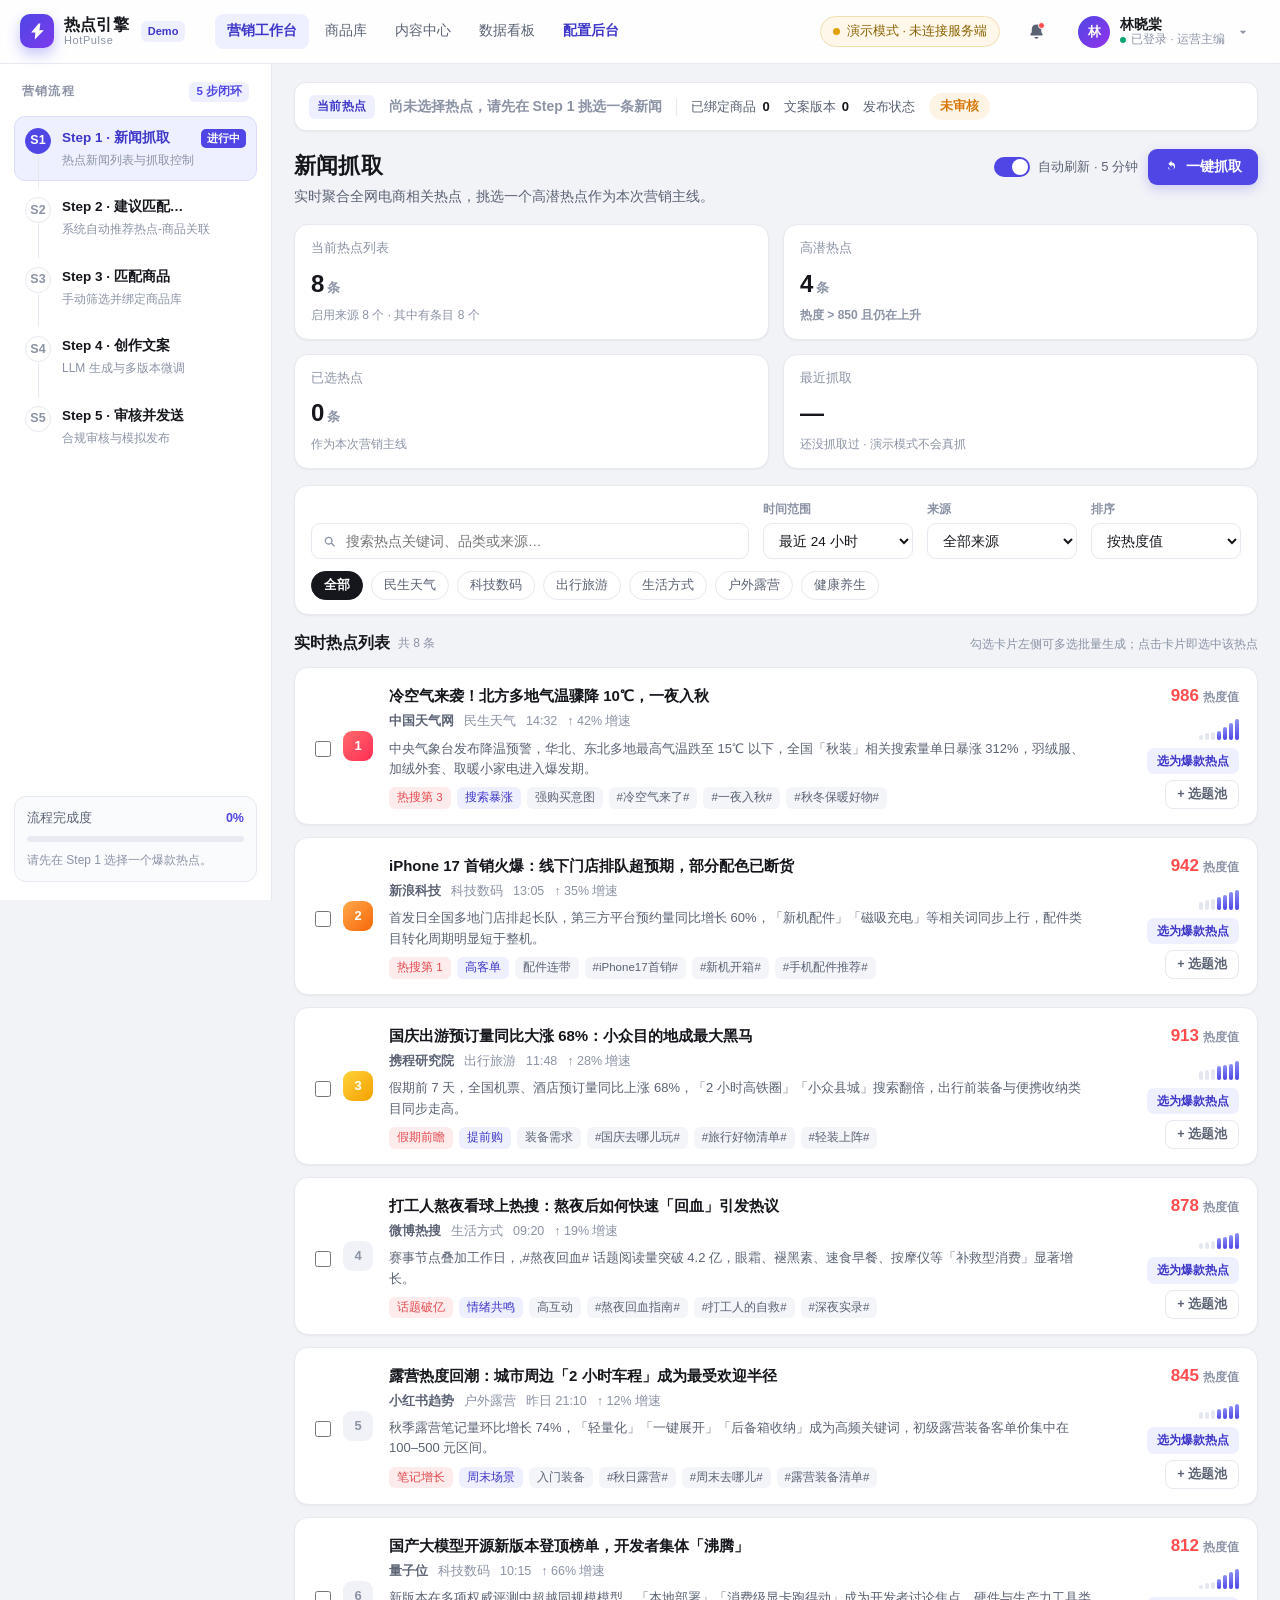
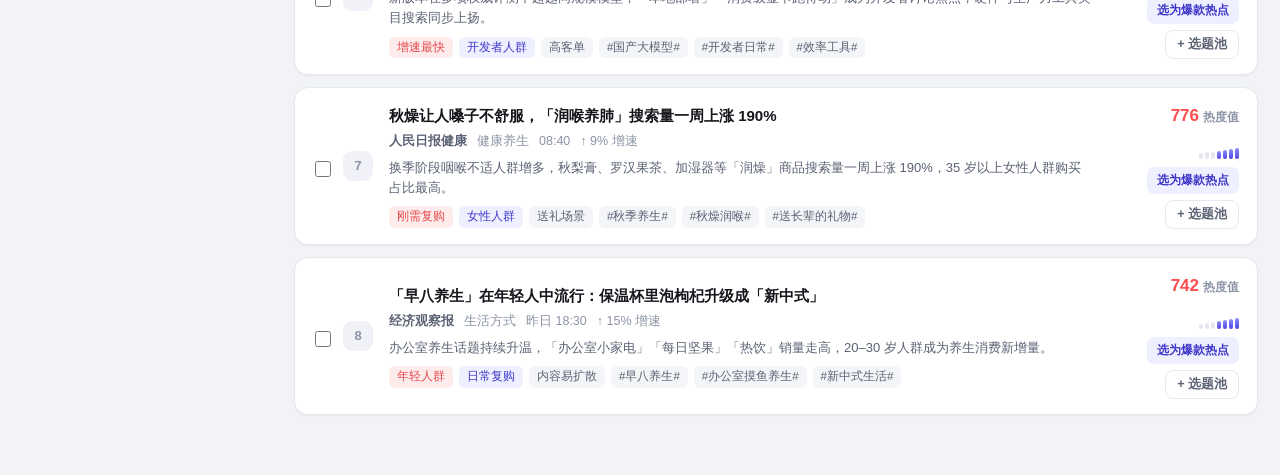
==== commit 302792a9: "运营效率：定时抓取热点池 + 选题池排期 + 待审队列键盘审核 + 批量生成 + 数据看板" ====
--- a/index.html
+++ b/index.html
@@ -21,11 +21,12 @@
       </span>
       <span class="tag-demo">Demo</span>
     </div>
-    <nav class="top-nav">
-      <a class="active" href="javascript:void(0)">营销工作台</a>
-      <a href="javascript:void(0)">商品库</a>
-      <a href="javascript:void(0)">内容中心</a>
-      <a href="javascript:void(0)">数据看板</a>
+    <nav class="top-nav" id="topNav">
+      <a class="active" href="javascript:void(0)" data-view="work">营销工作台</a>
+      <a href="javascript:void(0)" data-view="products">商品库</a>
+      <a href="javascript:void(0)" data-view="center">内容中心</a>
+      <a href="javascript:void(0)" data-view="dash">数据看板</a>
+      <a class="nav-admin" href="admin.html">配置后台</a>
     </nav>
   </div>
 
@@ -143,7 +144,13 @@
 
       <div class="list-head">
         <h2>实时热点列表 <em id="newsCount"></em></h2>
-        <span class="hint">点击卡片即选中该热点，后续步骤将沿用此上下文</span>
+        <div class="multi-bar" id="multiBar" hidden>
+          已选 <b id="multiCount">0</b> 条
+          <button class="btn soft sm" id="multiBatch">批量生成</button>
+          <button class="btn ghost sm" id="multiPool">加入选题池</button>
+          <button class="btn ghost sm" id="multiClear">清空</button>
+        </div>
+        <span class="hint">勾选卡片左侧可多选批量生成；点击卡片即选中该热点</span>
       </div>
       <div class="news-list" id="newsList"></div>
     </section>
@@ -156,6 +163,7 @@
           <p class="sub">系统基于「热点语义 + 商品标签 + 近期转化数据」自动推荐关联商品。</p>
         </div>
         <div class="head-actions">
+          <button class="btn ghost" id="poolBtn2">加入选题池</button>
           <button class="btn ghost" id="rematchBtn">
             <svg class="ic" viewBox="0 0 24 24" aria-hidden="true"><path d="M12 4V1L7 6l5 5V8a4 4 0 1 1-4 4H6a6 6 0 1 0 6-8Z"/></svg>
             重新匹配
@@ -400,6 +408,17 @@
         </div>
 
         <aside class="split-side">
+          <div class="card side-card" id="queueCard">
+            <div class="side-head"><h3>待审队列</h3><span class="count-badge" id="queueBadge">0</span></div>
+            <ul class="queue-list" id="queueList"></ul>
+            <div class="queue-tips"><kbd>J</kbd> 下一条 <kbd>K</kbd> 上一条 <kbd>A</kbd> 通过 <kbd>R</kbd> 打回</div>
+            <div class="queue-reject" id="queueReject" hidden>
+              <input class="text-input sm" id="rejectReason" placeholder="打回原因（必填）" />
+              <button class="btn ghost sm" id="rejectCancel">取消</button>
+              <button class="btn danger sm" id="rejectOk">打回</button>
+            </div>
+          </div>
+
           <div class="card side-card">
             <div class="side-head"><h3>合规审核</h3><span class="count-badge" id="riskBadge">—</span></div>
             <ul class="check-list" id="checkList"></ul>
@@ -436,6 +455,50 @@
       </div>
     </section>
   </main>
+</div>
+
+<!-- ============ 独立视图：商品库 / 内容中心 / 数据看板 ============ -->
+<section class="view-page" id="view-products" hidden></section>
+<section class="view-page" id="view-center" hidden></section>
+<section class="view-page" id="view-dash" hidden></section>
+
+<!-- ============ 批量生成弹窗 ============ -->
+<div class="modal-mask" id="batchMask" hidden>
+  <div class="modal wide" role="dialog" aria-modal="true">
+    <h3>批量生成文案</h3>
+    <p class="modal-sub">每条热点 × 每个创作风格跑一次，结果统一进「待审队列」，审核通过后再发布。</p>
+    <div class="batch-form">
+      <div class="batch-block">
+        <label class="param-label">参与的热点 <em id="batchNewsHint">0 条</em></label>
+        <div class="batch-chips" id="batchNewsChips"></div>
+      </div>
+      <div class="batch-block">
+        <label class="param-label">创作风格 <em>每个风格独立跑一次</em></label>
+        <div class="batch-chips" id="batchStyleChips"></div>
+      </div>
+      <div class="batch-row">
+        <div class="batch-block narrow">
+          <label class="param-label">并发数 <em>默认 3，最多 6</em></label>
+          <input class="text-input" id="batchConc" type="number" min="1" max="6" value="3" />
+        </div>
+        <div class="batch-est" id="batchEst">—</div>
+      </div>
+      <div class="batch-progress" id="batchProgress" hidden>
+        <div class="progress-track"><span id="batchBar" style="width:0%"></span></div>
+        <div class="batch-progress-txt" id="batchProgressTxt">0 / 0</div>
+      </div>
+      <div class="batch-results" id="batchResults" hidden>
+        <div class="table-wrap"><table class="table batch-table"><thead><tr>
+          <th>热点</th><th>风格</th><th>商品</th><th class="num">机器分</th><th>结果</th>
+        </tr></thead><tbody id="batchBody"></tbody></table></div>
+      </div>
+    </div>
+    <div class="modal-actions">
+      <button class="btn ghost" id="batchCancel">关闭</button>
+      <button class="btn danger" id="batchStop" hidden>停止</button>
+      <button class="btn primary" id="batchStart">开始生成</button>
+    </div>
+  </div>
 </div>
 
 <!-- 全局提示 & 弹窗 -->
@@ -457,6 +520,10 @@
 <script src="assets/js/core/prompt.js"></script>
 <script src="assets/js/core/llm.js"></script>
 <script src="assets/js/core/eval.js"></script>
+<script src="assets/js/core/workflow.js"></script>
+<script src="assets/js/core/workspace.js"></script>
+<script src="assets/js/views/center.js"></script>
+<script src="assets/js/views/dash.js"></script>
 <script src="assets/js/app.js"></script>
 </body>
 </html>
--- a/assets/css/styles.css
+++ b/assets/css/styles.css
@@ -611,3 +611,148 @@
   .news-item{grid-template-columns:1fr}
   .news-right{flex-direction:row;align-items:center;justify-content:space-between}
 }
+
+/* =========================================================
+   运营效率：多选 / 批量 / 待审队列 / 内容中心 / 数据看板
+   ========================================================= */
+.btn.sm{padding:5px 11px;font-size:12.5px;border-radius:8px}
+.btn.danger{background:var(--danger);color:#fff}
+.btn.danger:hover{background:#cf3b40}
+.top-nav .nav-admin{color:var(--brand-ink);font-weight:700}
+.view-page{max-width:1380px;margin:0 auto;padding:22px 24px 80px}
+.link{color:var(--brand-ink);text-decoration:underline}
+.muted{color:var(--ink-3)}
+.trend-up{color:var(--ok)}
+.trend-down{color:var(--danger)}
+.trend-warn{color:var(--warn)}
+
+/* 多选 */
+.multi-bar{display:flex;align-items:center;gap:8px;font-size:12.5px;color:var(--brand-ink);
+  background:var(--brand-soft);border-radius:10px;padding:4px 10px;font-weight:600}
+.news-item{padding-left:48px}
+.news-check{position:absolute;left:16px;top:50%;transform:translateY(-50%);width:16px;height:16px;
+  accent-color:var(--brand);cursor:pointer;z-index:3}
+.news-item.multi{border-color:#c9cdf5;background:#fbfbff}
+.seen-tag{font-size:11.5px;color:var(--brand-ink);background:var(--brand-soft);border-radius:6px;padding:1px 6px}
+.pool-add{margin-top:-2px}
+
+/* 批量弹窗 */
+.modal.wide{width:min(780px,94vw)}
+.modal-sub{font-size:13px;color:var(--ink-3);margin-bottom:14px}
+.batch-form{display:flex;flex-direction:column;gap:14px}
+.batch-block{display:flex;flex-direction:column;gap:6px}
+.batch-block.narrow{width:140px}
+.batch-row{display:flex;gap:16px;align-items:flex-end;flex-wrap:wrap}
+.batch-chips{display:flex;flex-wrap:wrap;gap:8px;max-height:130px;overflow:auto}
+.batch-chip{display:flex;align-items:center;gap:6px;font-size:12.5px;border:1px solid var(--line);
+  border-radius:9px;padding:5px 10px;cursor:pointer;background:#fff;color:var(--ink-2)}
+.batch-chip.on{border-color:var(--brand);background:var(--brand-soft);color:var(--brand-ink);font-weight:600}
+.batch-est{font-size:12.5px;color:var(--ink-2);background:var(--panel-2);border:1px dashed var(--line);
+  border-radius:10px;padding:8px 12px}
+.batch-est b{color:var(--brand-ink);font-size:15px}
+.batch-progress{margin-top:6px}
+.batch-progress-txt{font-size:12px;color:var(--ink-3);margin-top:6px}
+.batch-results{max-height:250px;overflow:auto}
+.batch-table th,.batch-table td{font-size:12.5px}
+.ok-cell{color:var(--ok);font-weight:600}
+.fail-cell{color:var(--danger)}
+.score-pill{font-size:12px;font-weight:700;padding:2px 8px;border-radius:6px;background:#f1f2f7;color:var(--ink-2)}
+.score-pill.hi{background:var(--ok-soft);color:var(--ok)}
+.score-pill.mid{background:var(--warn-soft);color:var(--warn)}
+.score-pill.low{background:var(--danger-soft);color:var(--danger)}
+
+/* 待审队列 */
+.queue-list{display:flex;flex-direction:column;gap:6px;max-height:260px;overflow:auto;margin:8px 0}
+.queue-item{display:grid;grid-template-columns:1fr auto auto;gap:8px;align-items:center;
+  padding:7px 9px;border:1px solid var(--line);border-radius:10px;cursor:pointer;background:#fff;transition:.15s}
+.queue-item:hover{border-color:#c9cdf5;box-shadow:var(--shadow-s)}
+.queue-item.active{border-color:var(--brand);background:var(--brand-soft)}
+.qi-main{min-width:0}
+.qi-main b{display:block;font-size:12.5px;font-weight:600;white-space:nowrap;overflow:hidden;text-overflow:ellipsis}
+.qi-main i{font-style:normal;font-size:11.5px;color:var(--ink-3)}
+.qi-score{font-size:12px;font-weight:700;padding:2px 7px;border-radius:6px;background:#f1f2f7;color:var(--ink-2)}
+.qi-score.hi{background:var(--ok-soft);color:var(--ok)}
+.qi-score.mid{background:var(--warn-soft);color:var(--warn)}
+.qi-score.low{background:var(--danger-soft);color:var(--danger)}
+.queue-tips{font-size:11.5px;color:var(--ink-3);display:flex;align-items:center;gap:5px;flex-wrap:wrap}
+.queue-reject{display:flex;gap:6px;margin-top:8px}
+.queue-reject input{flex:1}
+kbd{font-family:var(--font);font-size:11px;background:#f1f2f7;border:1px solid var(--line);
+  border-bottom-width:2px;border-radius:5px;padding:0 5px;color:var(--ink-2)}
+.state-pill.fail,.state-pill.reject{background:var(--danger-soft);color:var(--danger)}
+.state-pill.doing{background:var(--brand-soft);color:var(--brand-ink)}
+.state-pill.done{background:var(--ok-soft);color:var(--ok)}
+.state-pill.hold{background:#f1f2f7;color:var(--ink-3)}
+
+/* 内容中心：月历 */
+.cal-head{display:flex;align-items:center;gap:10px;margin-bottom:10px}
+.cal-head b{font-size:13.5px}
+.cal-grid{display:grid;grid-template-columns:repeat(7,1fr);gap:6px}
+.cal-dow{font-size:11.5px;color:var(--ink-3);text-align:center;font-weight:700;padding-bottom:2px}
+.cal-cell{min-height:80px;border:1px solid var(--line);border-radius:9px;padding:5px 6px;
+  background:#fff;display:flex;flex-direction:column;gap:3px;overflow:hidden}
+.cal-cell.out{background:var(--panel-2);opacity:.55}
+.cal-cell.today{border-color:var(--brand);box-shadow:0 0 0 2px var(--brand-soft)}
+.cal-day{font-size:11.5px;color:var(--ink-3);font-weight:700}
+.cal-item{font-size:11px;border-radius:5px;padding:1px 5px;white-space:nowrap;overflow:hidden;
+  text-overflow:ellipsis;cursor:pointer;background:#f1f2f7;color:var(--ink-2)}
+.cal-item.wait{background:var(--warn-soft);color:var(--warn)}
+.cal-item.doing{background:var(--brand-soft);color:var(--brand-ink)}
+.cal-item.done{background:var(--ok-soft);color:var(--ok)}
+.cal-item.hold{background:#eef0f5;color:var(--ink-3)}
+.cal-more{font-size:10.5px;color:var(--ink-3)}
+
+/* 选题池表格 */
+.pool-table td{vertical-align:middle}
+.pool-title b{font-size:13px}
+.pool-title i{display:block;font-style:normal;font-size:11.5px;color:var(--ink-3)}
+.dup-flag{margin-left:6px;font-size:11px;background:var(--warn-soft);color:var(--warn);
+  border-radius:6px;padding:1px 6px;white-space:nowrap}
+.pool-tools{display:flex;gap:8px;align-items:center;flex-wrap:wrap}
+.count-inline{font-size:12px;color:var(--ink-3);font-weight:600}
+
+/* 漏斗 */
+.funnel{display:flex;flex-direction:column;gap:9px;margin-top:6px}
+.funnel-row{display:grid;grid-template-columns:58px 1fr 28px;gap:8px;align-items:center;
+  font-size:12.5px;color:var(--ink-2)}
+.funnel-bar{height:8px;background:#eef0f6;border-radius:999px;overflow:hidden}
+.funnel-bar i{display:block;height:100%;border-radius:999px;background:var(--brand)}
+.funnel-bar i.wait{background:#f0b429}
+.funnel-bar i.doing{background:var(--brand)}
+.funnel-bar i.done{background:var(--ok)}
+.funnel-bar i.hold{background:#c3c8d4}
+
+/* 趋势列表 */
+.trend-list{display:flex;flex-direction:column;gap:8px}
+.trend-row{display:grid;grid-template-columns:1fr auto auto 54px;gap:10px;align-items:center;
+  font-size:12.5px;padding:7px 9px;border:1px solid var(--line);border-radius:9px}
+.tr-title{white-space:nowrap;overflow:hidden;text-overflow:ellipsis}
+.tr-tag{font-size:11.5px;font-weight:700;padding:1px 7px;border-radius:6px;background:#f1f2f7;color:var(--ink-3)}
+.tr-tag.up{background:var(--ok-soft);color:var(--ok)}
+.tr-tag.down{background:var(--danger-soft);color:var(--danger)}
+.tr-tag.flat{background:#f1f2f7;color:var(--ink-3)}
+.tr-tag.new{background:var(--brand-soft);color:var(--brand-ink)}
+.tr-heat{font-weight:700;color:var(--hot);text-align:right}
+.mini-bars{display:flex;align-items:flex-end;gap:2px;height:26px}
+.mini-bars i{width:3px;background:#d9dceb;border-radius:2px}
+.mini-bars i.up{background:var(--ok)}
+.mini-bars i.down{background:var(--danger)}
+.mini-bars i.flat{background:#b6bccb}
+.flash{animation:flashRow 1.2s ease}
+@keyframes flashRow{0%{background:#fff8e1}100%{background:#fff}}
+
+.text-input.sm{height:32px;font-size:12.5px;padding:0 9px}
+.table .col-act{white-space:nowrap}
+.table .col-act .btn+.btn{margin-left:6px}
+
+.batch-table{table-layout:fixed;width:100%}
+.batch-table th,.batch-table td{white-space:nowrap;overflow:hidden;text-overflow:ellipsis}
+.batch-table th:nth-child(1){width:26%}
+.batch-table th:nth-child(2){width:16%}
+.batch-table th:nth-child(3){width:26%}
+.batch-table th:nth-child(4){width:10%}
+.batch-table th:nth-child(5){width:22%}
+.pool-tools .text-input{width:200px;flex:0 0 auto}
+
+.batch-table{min-width:0}
+.pool-table{min-width:0}
